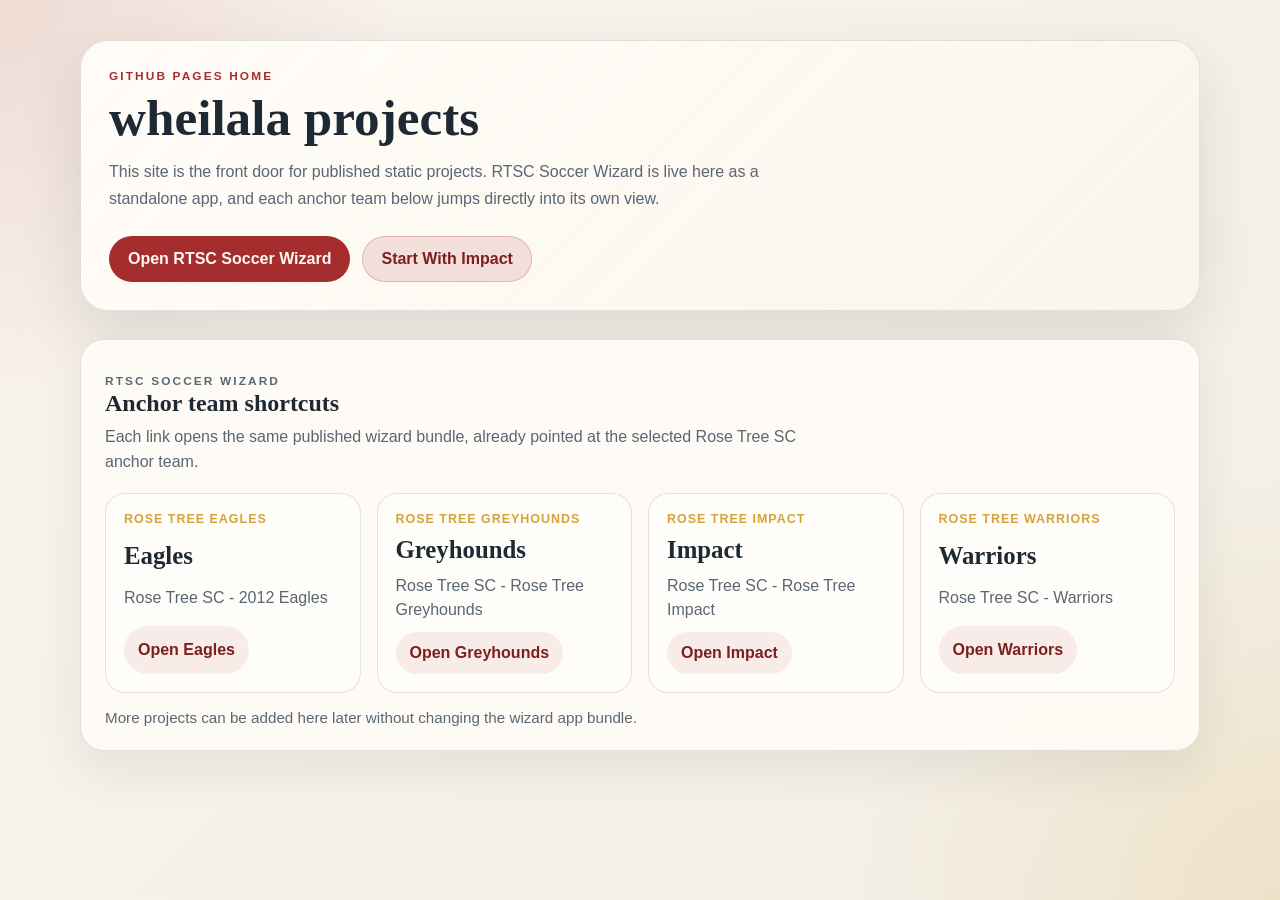
==== index.html @ 635831fa "Initial GitHub Pages site" ====
﻿<!DOCTYPE html>
<html lang="en">
  <head>
    <meta charset="UTF-8" />
    <meta name="viewport" content="width=device-width, initial-scale=1.0" />
    <title>wheilala | GitHub Pages</title>
    <style>
      :root {
        color-scheme: light;
        --bg: #f3efe7;
        --panel: rgba(255, 252, 247, 0.88);
        --panel-strong: #fffdf9;
        --ink: #1f2933;
        --muted: #596675;
        --accent: #a62d2d;
        --accent-strong: #7c1f1f;
        --accent-soft: rgba(166, 45, 45, 0.12);
        --gold: #d4a43a;
        --border: rgba(31, 41, 51, 0.12);
        --shadow: 0 24px 60px rgba(31, 41, 51, 0.12);
        --font-main: "Trebuchet MS", "Segoe UI", sans-serif;
        --font-display: Georgia, "Times New Roman", serif;
      }

      * {
        box-sizing: border-box;
      }

      body {
        margin: 0;
        min-height: 100vh;
        color: var(--ink);
        font-family: var(--font-main);
        background:
          radial-gradient(circle at top left, rgba(166, 45, 45, 0.12), transparent 26%),
          radial-gradient(circle at bottom right, rgba(212, 164, 58, 0.18), transparent 28%),
          linear-gradient(135deg, #f8f3eb, var(--bg));
      }

      a {
        color: inherit;
        text-decoration: none;
      }

      .page-shell {
        width: min(1120px, calc(100% - 32px));
        margin: 0 auto;
        padding: 40px 0 56px;
      }

      .hero {
        padding: 28px;
        border: 1px solid var(--border);
        border-radius: 28px;
        background: linear-gradient(135deg, rgba(255, 253, 249, 0.96), rgba(251, 245, 235, 0.88));
        box-shadow: var(--shadow);
      }

      .eyebrow {
        margin: 0 0 10px;
        font-size: 0.74rem;
        font-weight: 700;
        letter-spacing: 0.18em;
        text-transform: uppercase;
        color: var(--accent);
      }

      h1,
      h2,
      h3 {
        margin: 0;
        font-family: var(--font-display);
      }

      h1 {
        font-size: clamp(2.3rem, 4vw, 4rem);
        line-height: 0.98;
      }

      .hero-copy {
        max-width: 720px;
      }

      .hero-copy p {
        margin: 16px 0 0;
        color: var(--muted);
        font-size: 1rem;
        line-height: 1.65;
      }

      .hero-actions {
        display: flex;
        flex-wrap: wrap;
        gap: 12px;
        margin-top: 24px;
      }

      .hero-link {
        display: inline-flex;
        align-items: center;
        justify-content: center;
        min-height: 46px;
        padding: 0 18px;
        border-radius: 999px;
        border: 1px solid transparent;
        font-weight: 700;
      }

      .hero-link.primary {
        background: var(--accent);
        color: #fff8f4;
      }

      .hero-link.secondary {
        border-color: rgba(166, 45, 45, 0.24);
        background: var(--accent-soft);
        color: var(--accent-strong);
      }

      .section {
        margin-top: 28px;
        padding: 24px;
        border: 1px solid var(--border);
        border-radius: 24px;
        background: var(--panel);
        box-shadow: 0 18px 48px rgba(31, 41, 51, 0.08);
      }

      .section-heading {
        display: flex;
        flex-wrap: wrap;
        justify-content: space-between;
        gap: 12px;
        align-items: end;
        margin-bottom: 18px;
      }

      .section-heading p {
        margin: 8px 0 0;
        max-width: 700px;
        color: var(--muted);
        line-height: 1.55;
      }

      .team-grid {
        display: grid;
        grid-template-columns: repeat(auto-fit, minmax(220px, 1fr));
        gap: 16px;
      }

      .team-card {
        display: grid;
        gap: 10px;
        padding: 18px;
        border-radius: 20px;
        border: 1px solid var(--border);
        background: var(--panel-strong);
      }

      .team-kicker {
        margin: 0;
        color: var(--gold);
        font-size: 0.78rem;
        font-weight: 700;
        letter-spacing: 0.08em;
        text-transform: uppercase;
      }

      .team-card h3 {
        font-size: 1.55rem;
      }

      .team-copy {
        margin: 0;
        color: var(--muted);
        line-height: 1.5;
      }

      .team-link {
        display: inline-flex;
        align-items: center;
        justify-content: center;
        min-height: 42px;
        width: fit-content;
        padding: 0 14px;
        border-radius: 999px;
        background: rgba(166, 45, 45, 0.08);
        color: var(--accent-strong);
        font-weight: 700;
      }

      .small-note {
        margin: 16px 0 0;
        color: var(--muted);
        font-size: 0.95rem;
      }

      @media (max-width: 640px) {
        .page-shell {
          width: min(100% - 20px, 1120px);
          padding-top: 20px;
        }

        .hero,
        .section {
          padding: 20px;
          border-radius: 20px;
        }

        .hero-actions {
          flex-direction: column;
        }

        .hero-link,
        .team-link {
          width: 100%;
        }
      }
    </style>
  </head>
  <body>
    <main class="page-shell">
      <section class="hero">
        <p class="eyebrow">GitHub Pages Home</p>
        <div class="hero-copy">
          <h1>wheilala projects</h1>
          <p>
            This site is the front door for published static projects. RTSC Soccer Wizard is live here as a standalone app,
            and each anchor team below jumps directly into its own view.
          </p>
        </div>
        <div class="hero-actions">
          <a class="hero-link primary" href="./rtsc-soccer-wizard/">Open RTSC Soccer Wizard</a>
          <a class="hero-link secondary" href="./rtsc-soccer-wizard/web/index.html?anchor=rose-tree-impact-2015b#__home__">Start With Impact</a>
        </div>
      </section>

      <section class="section">
        <div class="section-heading">
          <div>
            <p class="eyebrow">RTSC Soccer Wizard</p>
            <h2>Anchor team shortcuts</h2>
            <p>
              Each link opens the same published wizard bundle, already pointed at the selected Rose Tree SC anchor team.
            </p>
          </div>
        </div>
        <div class="team-grid">
        <article class="team-card">
          <p class="team-kicker">Rose Tree Eagles</p>
          <h3>Eagles</h3>
          <p class="team-copy">Rose Tree SC - 2012 Eagles</p>
          <a class="team-link" href="./rtsc-soccer-wizard/web/index.html?anchor=rose-tree-eagles-2012b#__home__">Open Eagles</a>
        </article>
        <article class="team-card">
          <p class="team-kicker">Rose Tree Greyhounds</p>
          <h3>Greyhounds</h3>
          <p class="team-copy">Rose Tree SC - Rose Tree Greyhounds</p>
          <a class="team-link" href="./rtsc-soccer-wizard/web/index.html?anchor=rose-tree-greyhounds-2014b#__home__">Open Greyhounds</a>
        </article>
        <article class="team-card">
          <p class="team-kicker">Rose Tree Impact</p>
          <h3>Impact</h3>
          <p class="team-copy">Rose Tree SC - Rose Tree Impact</p>
          <a class="team-link" href="./rtsc-soccer-wizard/web/index.html?anchor=rose-tree-impact-2015b#__home__">Open Impact</a>
        </article>
        <article class="team-card">
          <p class="team-kicker">Rose Tree Warriors</p>
          <h3>Warriors</h3>
          <p class="team-copy">Rose Tree SC - Warriors</p>
          <a class="team-link" href="./rtsc-soccer-wizard/web/index.html?anchor=rose-tree-warriors-2014g#__home__">Open Warriors</a>
        </article>
        </div>
        <p class="small-note">More projects can be added here later without changing the wizard app bundle.</p>
      </section>
    </main>
  </body>
</html>
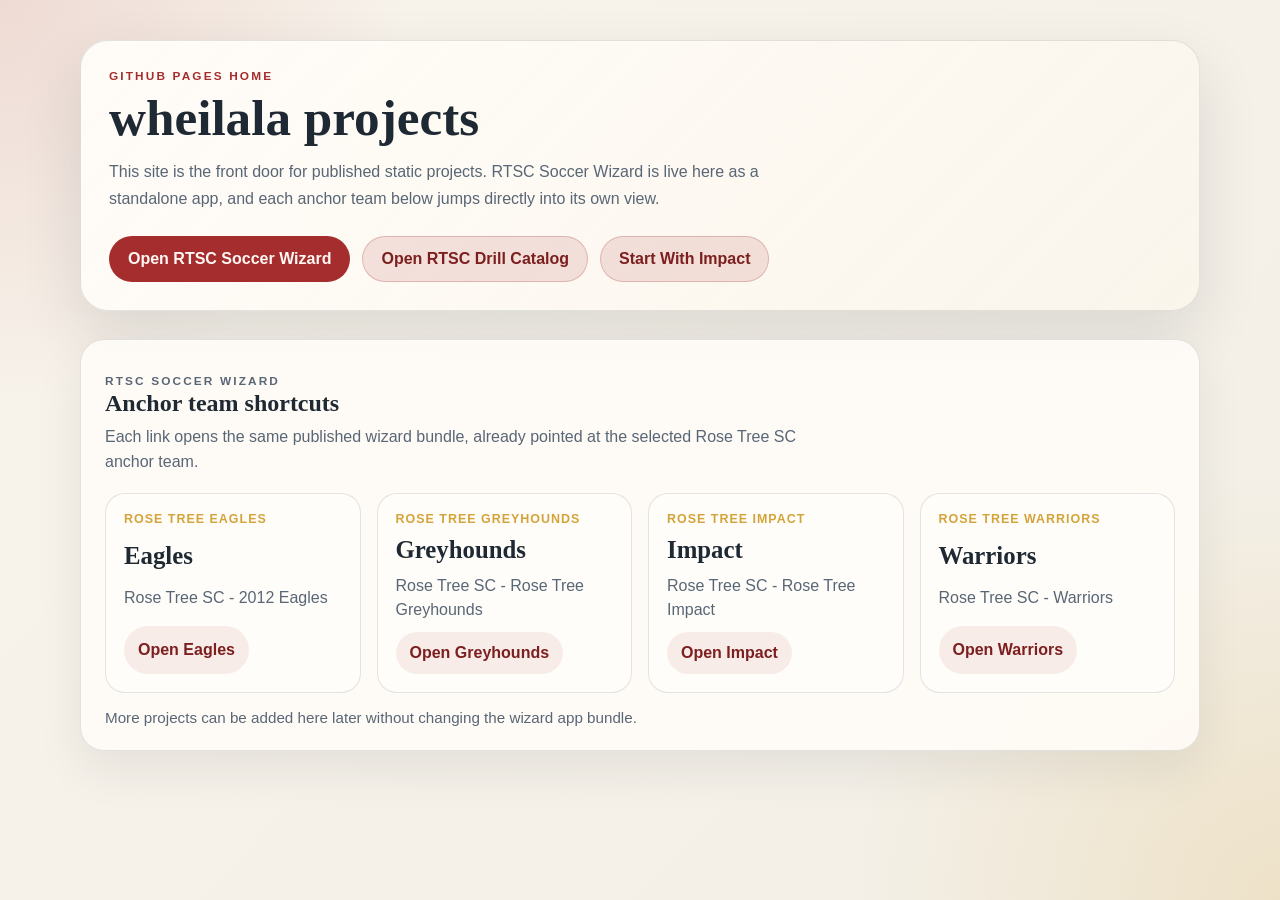
==== commit be43c023: "Add RTSC Drill Catalog landing link" ====
--- a/index.html
+++ b/index.html
@@ -231,6 +231,7 @@
         </div>
         <div class="hero-actions">
           <a class="hero-link primary" href="./rtsc-soccer-wizard/">Open RTSC Soccer Wizard</a>
+          <a class="hero-link secondary" href="./rtsc-drill-catalog/">Open RTSC Drill Catalog</a>
           <a class="hero-link secondary" href="./rtsc-soccer-wizard/web/index.html?anchor=rose-tree-impact-2015b#__home__">Start With Impact</a>
         </div>
       </section>
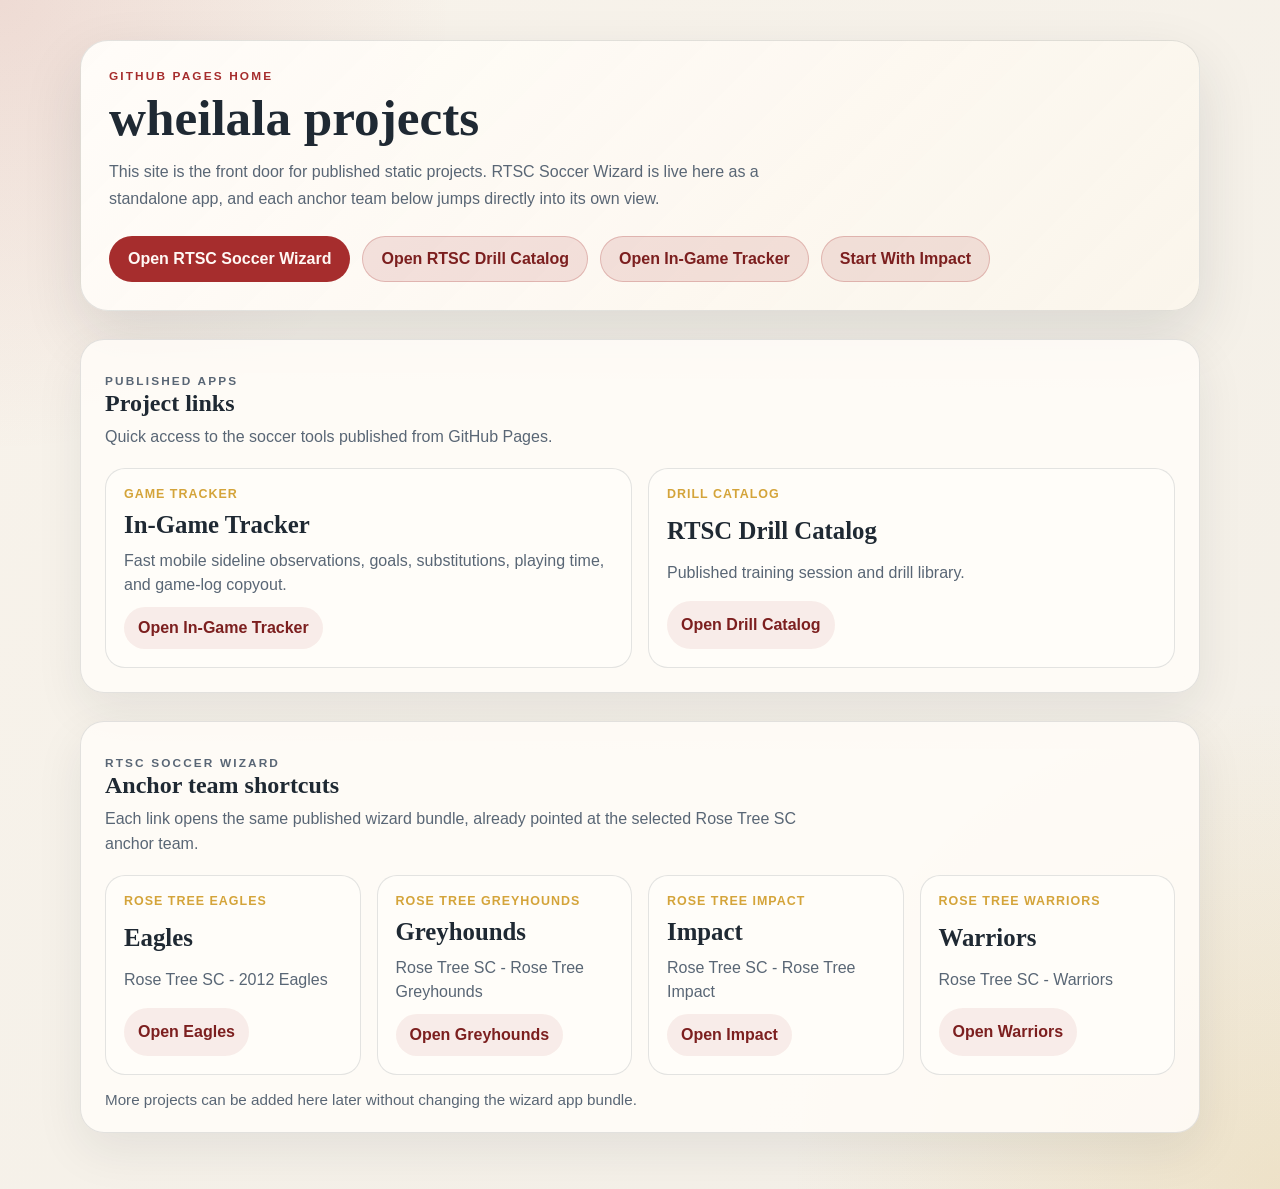
==== commit 89dd4f53: "Add in-game tracker project link" ====
--- a/index.html
+++ b/index.html
@@ -232,7 +232,34 @@
         <div class="hero-actions">
           <a class="hero-link primary" href="./rtsc-soccer-wizard/">Open RTSC Soccer Wizard</a>
           <a class="hero-link secondary" href="./rtsc-drill-catalog/">Open RTSC Drill Catalog</a>
+          <a class="hero-link secondary" href="./app-gametracker/">Open In-Game Tracker</a>
           <a class="hero-link secondary" href="./rtsc-soccer-wizard/web/index.html?anchor=rose-tree-impact-2015b#__home__">Start With Impact</a>
+        </div>
+      </section>
+
+      <section class="section">
+        <div class="section-heading">
+          <div>
+            <p class="eyebrow">Published Apps</p>
+            <h2>Project links</h2>
+            <p>
+              Quick access to the soccer tools published from GitHub Pages.
+            </p>
+          </div>
+        </div>
+        <div class="team-grid">
+          <article class="team-card">
+            <p class="team-kicker">Game Tracker</p>
+            <h3>In-Game Tracker</h3>
+            <p class="team-copy">Fast mobile sideline observations, goals, substitutions, playing time, and game-log copyout.</p>
+            <a class="team-link" href="./app-gametracker/">Open In-Game Tracker</a>
+          </article>
+          <article class="team-card">
+            <p class="team-kicker">Drill Catalog</p>
+            <h3>RTSC Drill Catalog</h3>
+            <p class="team-copy">Published training session and drill library.</p>
+            <a class="team-link" href="./rtsc-drill-catalog/">Open Drill Catalog</a>
+          </article>
         </div>
       </section>
 
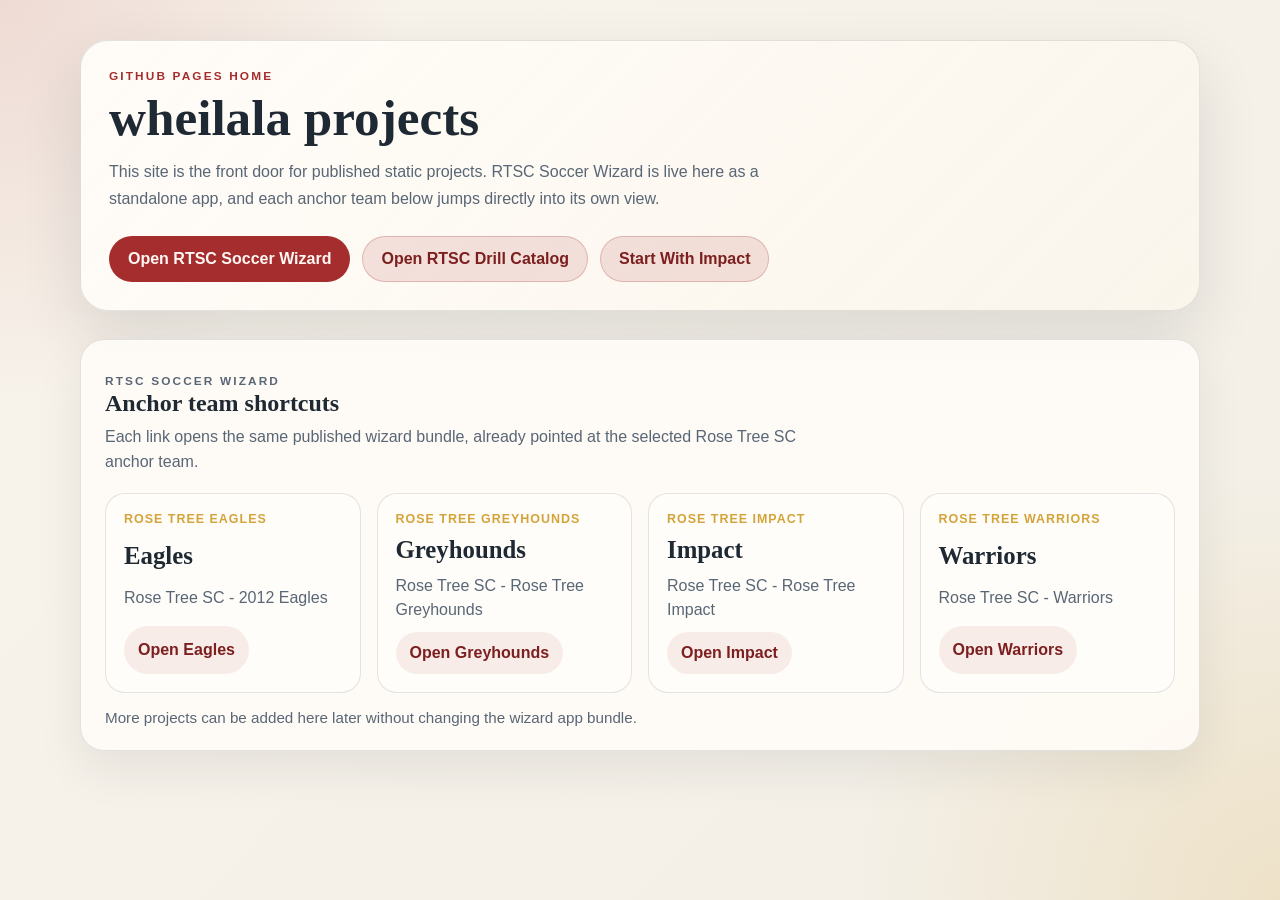
==== commit d4756166: "Publish RTSC Soccer Wizard update" ====
--- a/index.html
+++ b/index.html
@@ -232,34 +232,7 @@
         <div class="hero-actions">
           <a class="hero-link primary" href="./rtsc-soccer-wizard/">Open RTSC Soccer Wizard</a>
           <a class="hero-link secondary" href="./rtsc-drill-catalog/">Open RTSC Drill Catalog</a>
-          <a class="hero-link secondary" href="./app-gametracker/">Open In-Game Tracker</a>
           <a class="hero-link secondary" href="./rtsc-soccer-wizard/web/index.html?anchor=rose-tree-impact-2015b#__home__">Start With Impact</a>
-        </div>
-      </section>
-
-      <section class="section">
-        <div class="section-heading">
-          <div>
-            <p class="eyebrow">Published Apps</p>
-            <h2>Project links</h2>
-            <p>
-              Quick access to the soccer tools published from GitHub Pages.
-            </p>
-          </div>
-        </div>
-        <div class="team-grid">
-          <article class="team-card">
-            <p class="team-kicker">Game Tracker</p>
-            <h3>In-Game Tracker</h3>
-            <p class="team-copy">Fast mobile sideline observations, goals, substitutions, playing time, and game-log copyout.</p>
-            <a class="team-link" href="./app-gametracker/">Open In-Game Tracker</a>
-          </article>
-          <article class="team-card">
-            <p class="team-kicker">Drill Catalog</p>
-            <h3>RTSC Drill Catalog</h3>
-            <p class="team-copy">Published training session and drill library.</p>
-            <a class="team-link" href="./rtsc-drill-catalog/">Open Drill Catalog</a>
-          </article>
         </div>
       </section>
 
